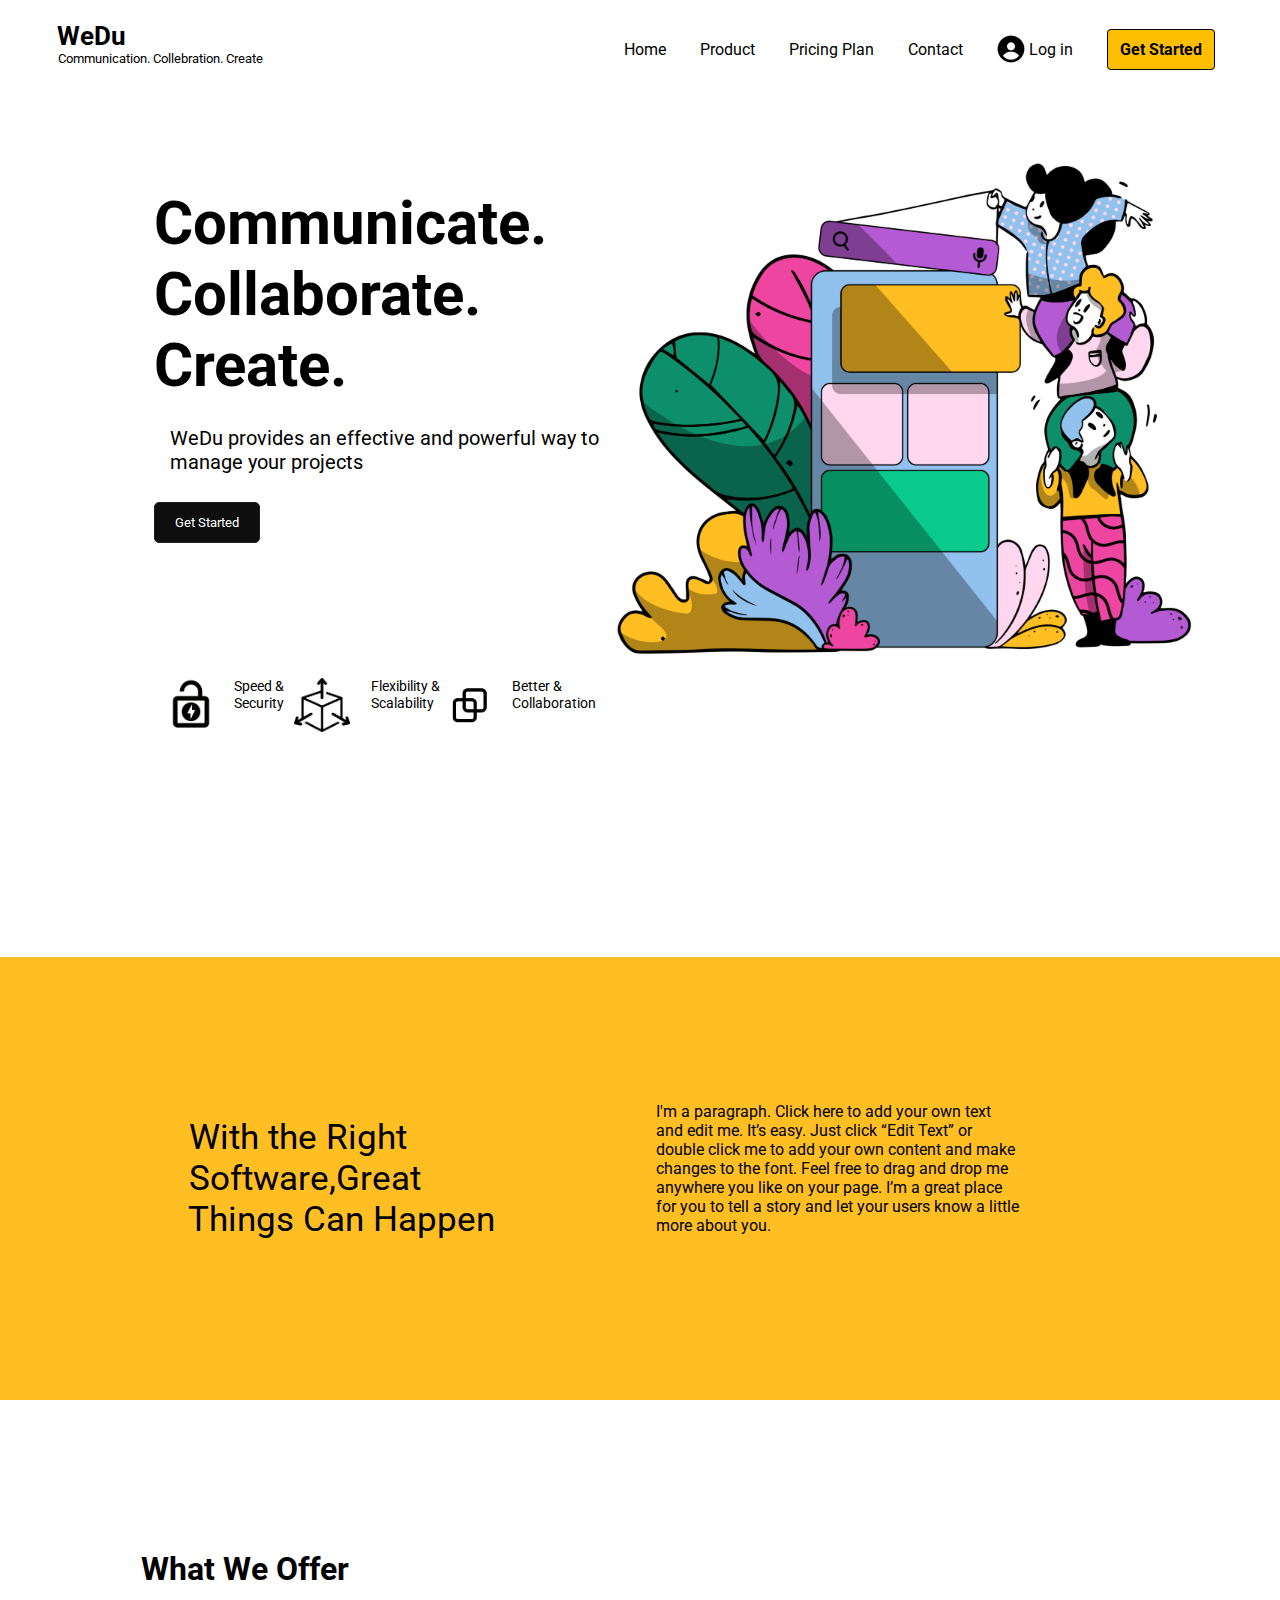
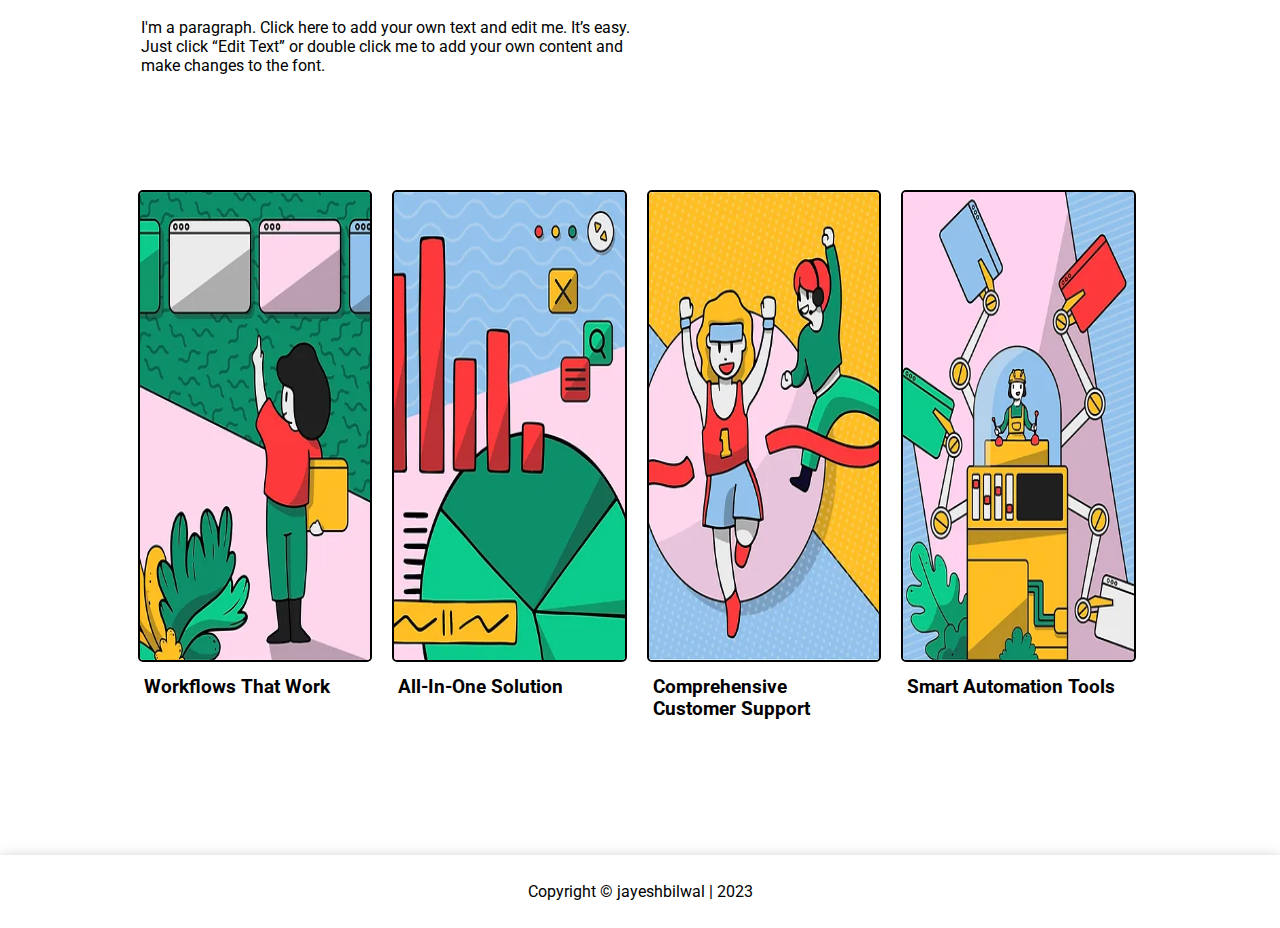
==== wedu/index.html @ 44be9fb9 "clone" ====
<!DOCTYPE html>
<html lang="en">

<head>
    <meta charset="UTF-8">
    <meta http-equiv="X-UA-Compatible" content="IE=edge">
    <meta name="viewport" content="width=device-width, initial-scale=1.0">
    <link rel="stylesheet" href="style.css">
    <link rel="stylesheet" href="utils.css">
    <title>WeDu</title>
</head>

<body>
    <header>
        <nav>
            <div id="main-logo">
                <span id="logo"> WeDu</span>
                <p id="dec">Communication. Collebration. Create</p>
            </div>
            <ul>
                <li><a href="/" target="_blank">Home</a></li>
                <li><a href="#product" target="_blank">Product</a></li>
                <li><a href="Pricing.html" target="_blank">Pricing Plan</a></li>
                <li><a href="/" target="_blank">Contact</a></li>
                <span id="login">
                    <li><img id="user" src="images/user.png" alt="img">
                        <a href="/" target="_blank">Log in</a>
                    </li>
                </span>
                <li><a id="nav_btn" href="/" target="_blank">Get Started</a></li>
            </ul>
        </nav>
    </header>
    <main>
        <section>
            <div class="main-container">
                <div class="left">
                    <div class="main_font">
                        <h1>Communicate.<br>
                            Collaborate. Create.</h1>
                    </div>
                    <div class="main_font">
                        <p style="font-size:20px;"><span style="font-weight:normal;">WeDu provides an effective
                                and powerful way to manage your projects</span></p>
                    </div>
                    <div class="main_font">
                        <button class="btn">Get Started</button>
                    </div>

                    <div class="flex main_fea">
                        <div class="flex">
                            <img class="img-size" src="images/lock.png" alt="">
                            <p class="font_1" style="line-height:1.2em; font-size:14px;">Speed &amp; Security</p>
                        </div>
                        <div class="flex">
                            <img class="img-size" src="images/FS.png" alt="">
                            <p class="font_2" style="line-height:1.2em; font-size:14px;">Flexibility &amp; Scalability
                            </p>
                        </div>
                        <div class="flex">
                            <img class="img-size" src="images/BC.png" alt="">
                            <p class="font_3" style="line-height:1.2em; font-size:14px;">Better &amp; Collaboration </p>
                        </div>
                    </div>
                </div>
                <div class="right">
                    <img class="right-side" src="images/img-1-02-1536x1311.png" alt="">
                </div>
            </div>
        </section>
        <section class="sec_1">

        </section>
        <section class="sec_2">
            <div class="flex sec-div">
                <div class="sec_left box">
                    <pre class="font_2" style="font-size:35px;">
                    With the Right 
                    Software,Great 
                    Things Can Happen</pre>
                </div>
                <div class="sec_right box">
                    <p class="font_8" style="font-size:16px;">I'm a paragraph. Click here to add your own text and edit
                        me.
                        It’s easy. Just click “Edit Text” or double click me to add your own content and make changes to
                        the
                        font. Feel free to drag and drop me anywhere you like on your page. I’m a great place for you to
                        tell a story and let your users know a little more about you.</p>
                </div>
            </div>
        </section>
        <section class="Product" id="product">
            <div>
            <h1>What We Offer</h1>
            <pre>I'm a paragraph. Click here to add your own text and edit me. It’s easy. 
Just click “Edit Text” or double click me to add your own content and 
make changes to the font.</pre>
            <div class="flex card-contain">
            <div class="card " id="card-1">
                <img class="card-img" src="images/img-1.webp" alt="">
                <h3 class="wrap">Workflows 
                    That Work</h3>
                <!-- <p>I'm a paragraph. Click here to add your own text and edit me. I’m a great place for you to tell a story and let your users know a little more about you</p> -->
            </div>
            <div class="card" id="card-2">
                <img class="card-img" src="images/img-2.webp" alt="">
                <h3 class="wrap">All-In-One Solution</h3>
                <!-- <p>I'm a paragraph. Click here to add your own text and edit me. I’m a great place for you to tell a story and let your users know a little more about you.</p> -->
            </div>
            <div class="card" id="card-3">
                <img class="card-img" src="images/img-3.webp" alt="">
                <h3 class="wrap">Comprehensive<br>Customer Support</h3>
                <!-- <p>I'm a paragraph. Click here to add your own text and edit me. I’m a great place for you to tell a story and let your users know a little more about you.</p> -->
            </div>
            <div class="card" id="card-4">
                <img class="card-img" src="images/img-4.webp" alt="">
                <h3 style="word-wrap: break-word;">Smart Automation Tools</h3>
                <!-- <p style="word-wrap: break-word;">I'm a paragraph. Click here to add your own text and edit me. I’m a great place for you to tell a story and let your users know a little more about you.</p> -->
            </div>
            </div>
        </div>
        </section>
    </main>
    <footer>
        Copyright &copy; jayeshbilwal | 2023
    </footer>
</body>

</html>
---- wedu/style.css ----
@import url('https://fonts.googleapis.com/css2?family=Roboto:wght@300;400&display=swap');
*{
    margin: 0;
    padding: 0;
    font-family: 'Roboto', sans-serif;
}
 

#dec{
    margin-left: 8px;
    font-size: 0.8rem;
}
nav {
    display: flex;
    margin: 20px 50px 7px 50px;
    justify-content: space-between;
    align-items: center;
    /* height: 100px; */
    /* border: 2px solid red; */
   
}
#logo{
    margin: 0px 7px;
    font-weight:bolder;
    font-size:2vw;
}

nav ul li{
    display: inline-block;
    /* margin: px; */
    list-style: none;
    margin:7px 15px; 
}
nav a{
    text-decoration: none;
    color: black;
}

#nav_btn{
    border: 1px solid black;
    background-color:rgb(255, 191, 0) ;
    border-radius:4px;
    padding: 10px 12px;
    font-weight: bolder;
}
#user{
    position: relative;
    display: inline-block;
    top: 8px;
}
#login{
    /* display: flex; */
    justify-content: center;
    align-items: center;
    margin-top: 5px;
}

.main-container{
    display: flex;
    max-width: 80vw;
    margin: auto;
    padding: 10vh 12vw;
}

.right-side{
    max-width: 45vw;
}
.font_2{
    padding-left: 5px;
}

footer{
    padding: 3vh 3vw;
    text-align: center;
    box-shadow: rgba(0, 0, 0, 0.35) 0px 5px 15px;
}

.sec_2{
width: 100%;
max-height: 70vh;
background-color: #FFBF23;

}
.sec-div{
    max-width: 80vw;
}

.card-img{
    
    width: 18vw;
    height: 52vh;
    border: 2px solid black;
    border-radius: 5px;
    margin: 10px;
    
    
}
.card-contain{
    flex-wrap: wrap;
    margin-top: 10vh;

}
.Product{
    max-width: 80vw;
    margin: 15vh auto;
}
.Product  h1,pre{
    padding: 15px 13px;
}
.card h3,p{
    /* padding-top: 5vh; */
   margin-left: 16px;
} 
.card{
    word-wrap: break-word;
}
---- wedu/utils.css ----
.btn{
    border: 1px solid rgb(33, 32, 32);
    background-color:rgb(14, 14, 14) ;
    color: white;
    font-weight: bolder;
    border-radius:5px;
    padding: 12px 20px;
}
.main_font{
    margin: 25px 0px;
    font-size: 30px;
    font-weight: 10;
}
.flex{
    display: flex;
}

.img-size{
width: 5vw;
height: 6vh;
}

.main_fea{
    margin: 15vh 10px;
}

.box{
    padding: 15vh 0vw;
    margin: 10px 4px;
}

.sec_right{
    margin-left: 10vw;
    }
    .wrap{
        flex-wrap: wrap;
        /* display: inline-block; */
    }
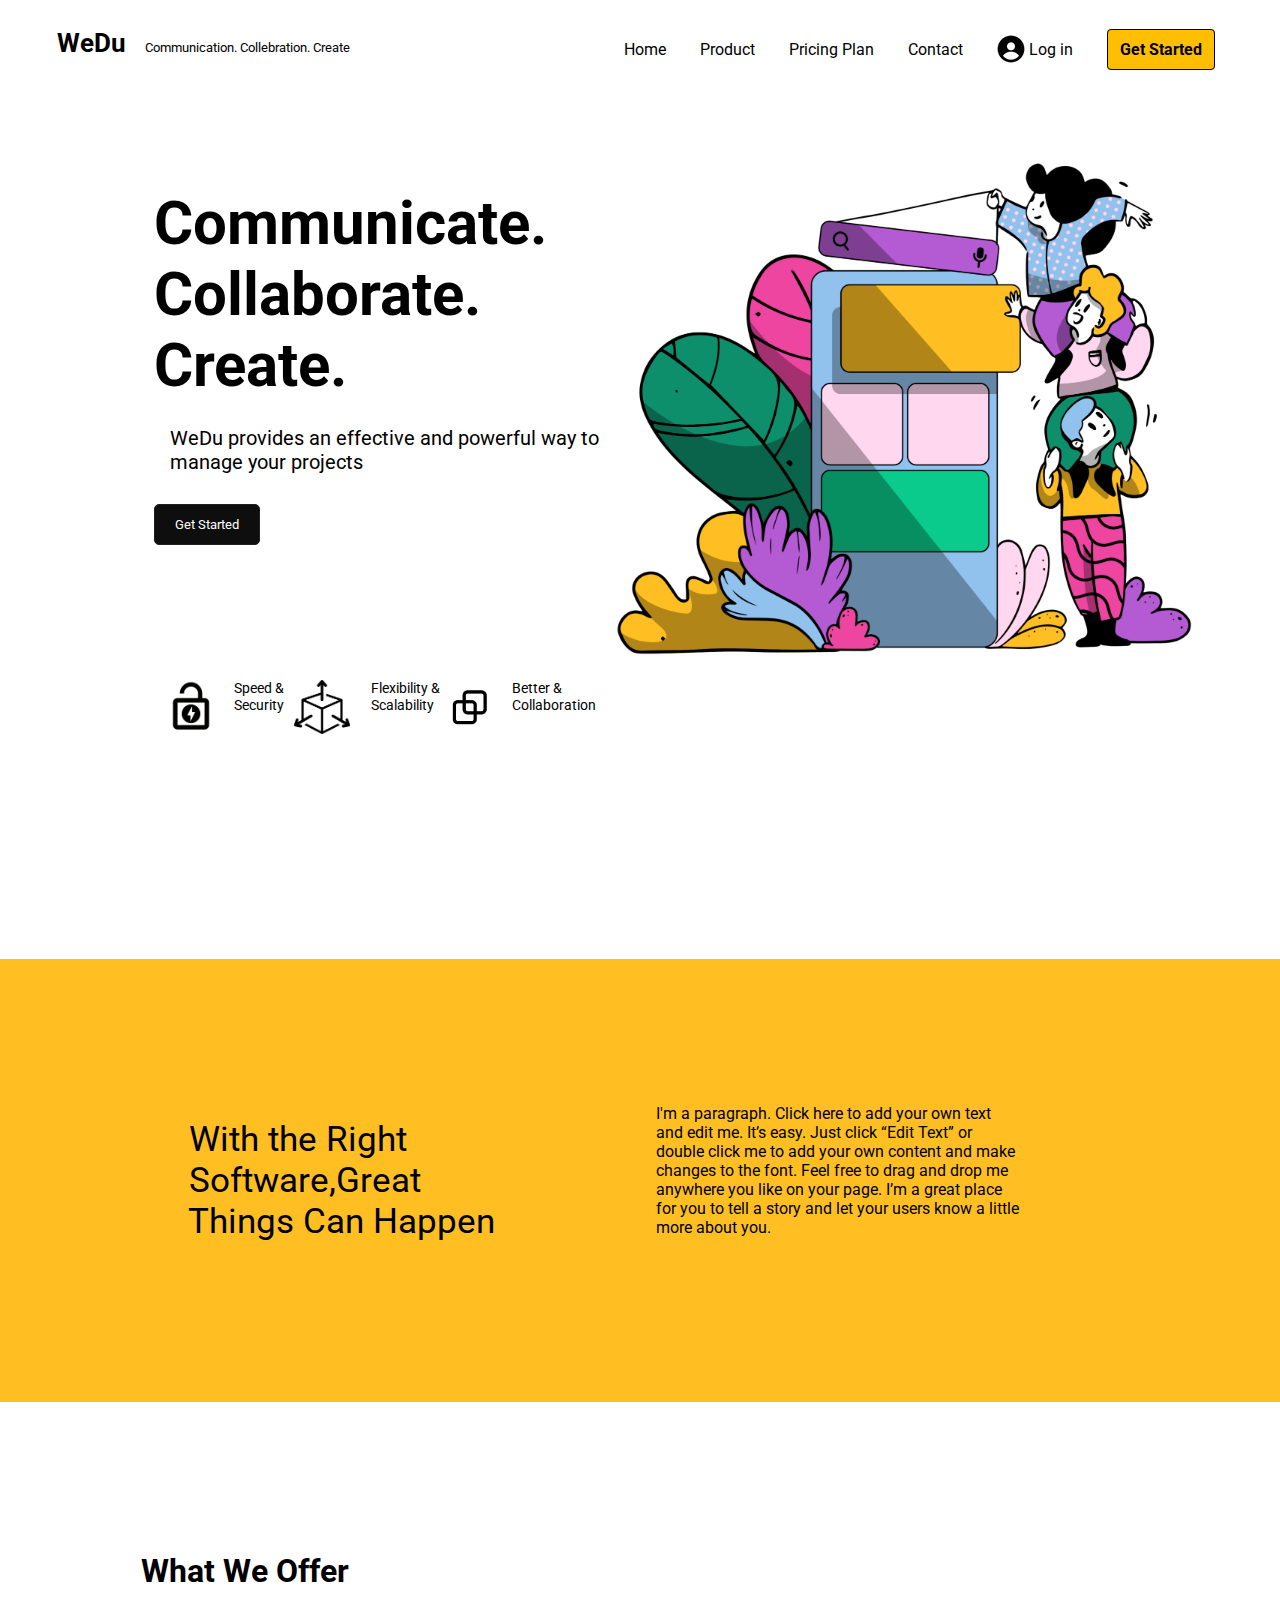
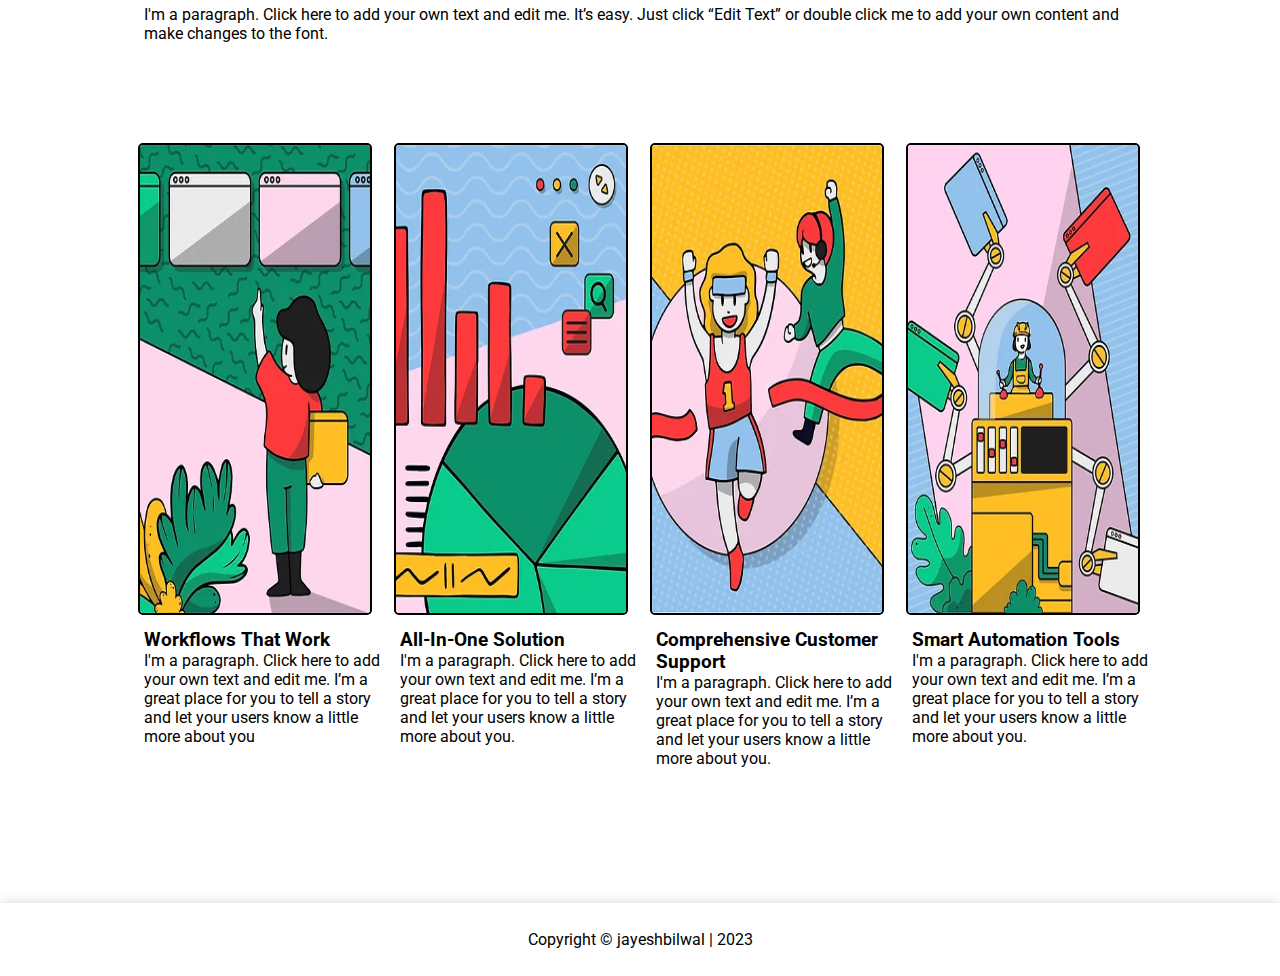
==== commit 6aa13116: "some changes" ====
--- a/wedu/index.html
+++ b/wedu/index.html
@@ -24,7 +24,7 @@
                 <li><a href="/" target="_blank">Contact</a></li>
                 <span id="login">
                     <li><img id="user" src="images/user.png" alt="img">
-                        <a href="/" target="_blank">Log in</a>
+                        <a href="login.html" target="_blank">Log in</a>
                     </li>
                 </span>
                 <li><a id="nav_btn" href="/" target="_blank">Get Started</a></li>
@@ -92,30 +92,30 @@
         <section class="Product" id="product">
             <div>
             <h1>What We Offer</h1>
-            <pre>I'm a paragraph. Click here to add your own text and edit me. It’s easy. 
+            <p>I'm a paragraph. Click here to add your own text and edit me. It’s easy. 
 Just click “Edit Text” or double click me to add your own content and 
-make changes to the font.</pre>
+make changes to the font.</p>
             <div class="flex card-contain">
             <div class="card " id="card-1">
                 <img class="card-img" src="images/img-1.webp" alt="">
                 <h3 class="wrap">Workflows 
                     That Work</h3>
-                <!-- <p>I'm a paragraph. Click here to add your own text and edit me. I’m a great place for you to tell a story and let your users know a little more about you</p> -->
+                <p>I'm a paragraph. Click here to add your own text and edit me. I’m a great place for you to tell a story and let your users know a little more about you</p>
             </div>
             <div class="card" id="card-2">
                 <img class="card-img" src="images/img-2.webp" alt="">
                 <h3 class="wrap">All-In-One Solution</h3>
-                <!-- <p>I'm a paragraph. Click here to add your own text and edit me. I’m a great place for you to tell a story and let your users know a little more about you.</p> -->
+                <p>I'm a paragraph. Click here to add your own text and edit me. I’m a great place for you to tell a story and let your users know a little more about you.</p>
             </div>
             <div class="card" id="card-3">
                 <img class="card-img" src="images/img-3.webp" alt="">
-                <h3 class="wrap">Comprehensive<br>Customer Support</h3>
-                <!-- <p>I'm a paragraph. Click here to add your own text and edit me. I’m a great place for you to tell a story and let your users know a little more about you.</p> -->
+                <h3 class="wrap">Comprehensive Customer Support</h3>
+                <p>I'm a paragraph. Click here to add your own text and edit me. I’m a great place for you to tell a story and let your users know a little more about you.</p>
             </div>
             <div class="card" id="card-4">
                 <img class="card-img" src="images/img-4.webp" alt="">
                 <h3 style="word-wrap: break-word;">Smart Automation Tools</h3>
-                <!-- <p style="word-wrap: break-word;">I'm a paragraph. Click here to add your own text and edit me. I’m a great place for you to tell a story and let your users know a little more about you.</p> -->
+                <p style="word-wrap: break-word;">I'm a paragraph. Click here to add your own text and edit me. I’m a great place for you to tell a story and let your users know a little more about you.</p>
             </div>
             </div>
         </div>
--- a/wedu/style.css
+++ b/wedu/style.css
@@ -46,13 +46,14 @@
 #user{
     position: relative;
     display: inline-block;
-    top: 8px;
+    top: 8px;   
 }
 #login{
     /* display: flex; */
     justify-content: center;
     align-items: center;
     margin-top: 5px;
+    cursor: pointer;
 }
 
 .main-container{
@@ -113,4 +114,10 @@
 } 
 .card{
     word-wrap: break-word;
+    max-width: 25%;
 }
+
+p{
+    display: inline-block;
+}
+
